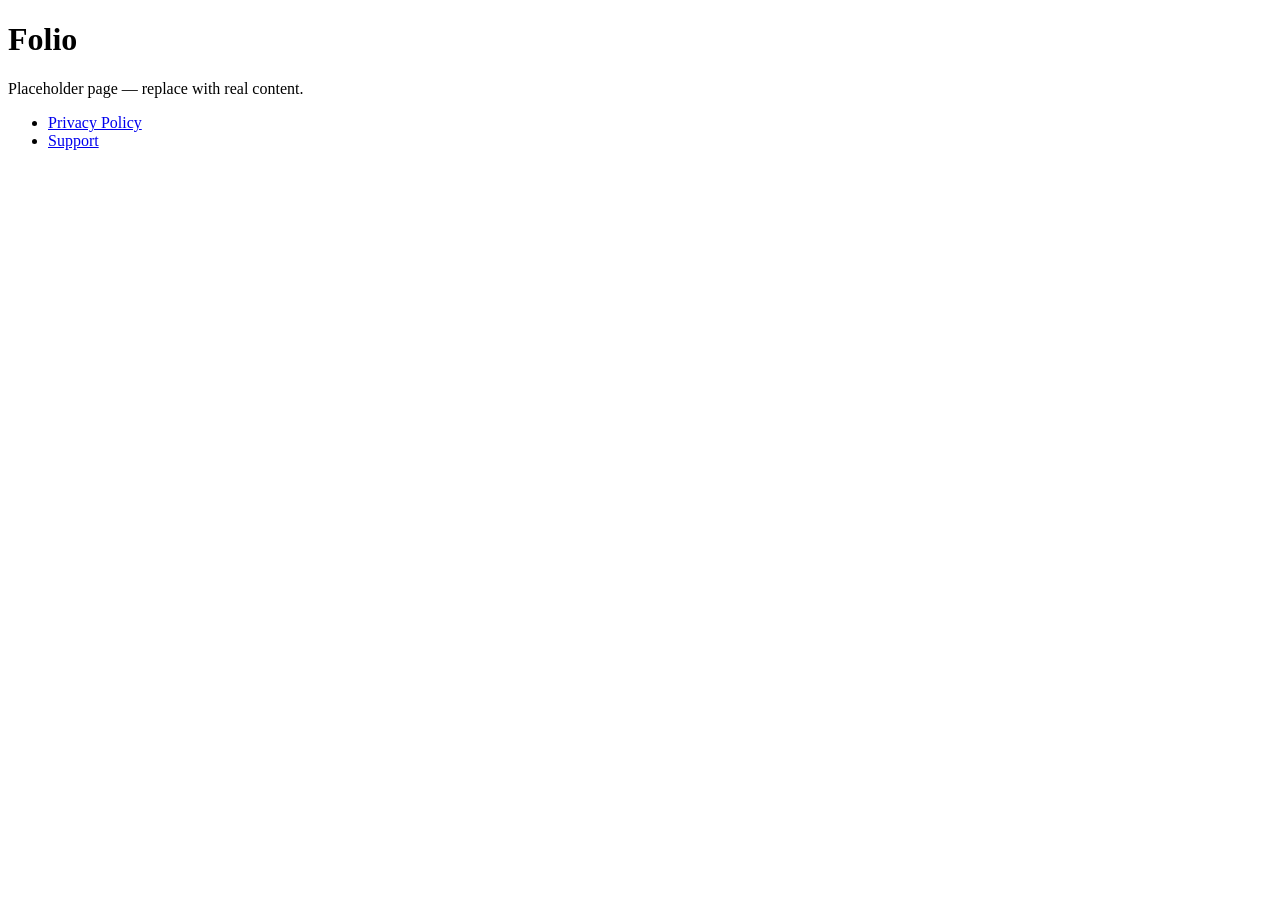
==== index.html @ 177975ea "Initial placeholder site (privacy + support pages)" ====
<!doctype html>
<html lang="en">
<head>
<meta charset="utf-8">
<title>Folio</title>
</head>
<body>
<h1>Folio</h1>
<p>Placeholder page — replace with real content.</p>
<ul>
<li><a href="/privacy.html">Privacy Policy</a></li>
<li><a href="/support.html">Support</a></li>
</ul>
</body>
</html>
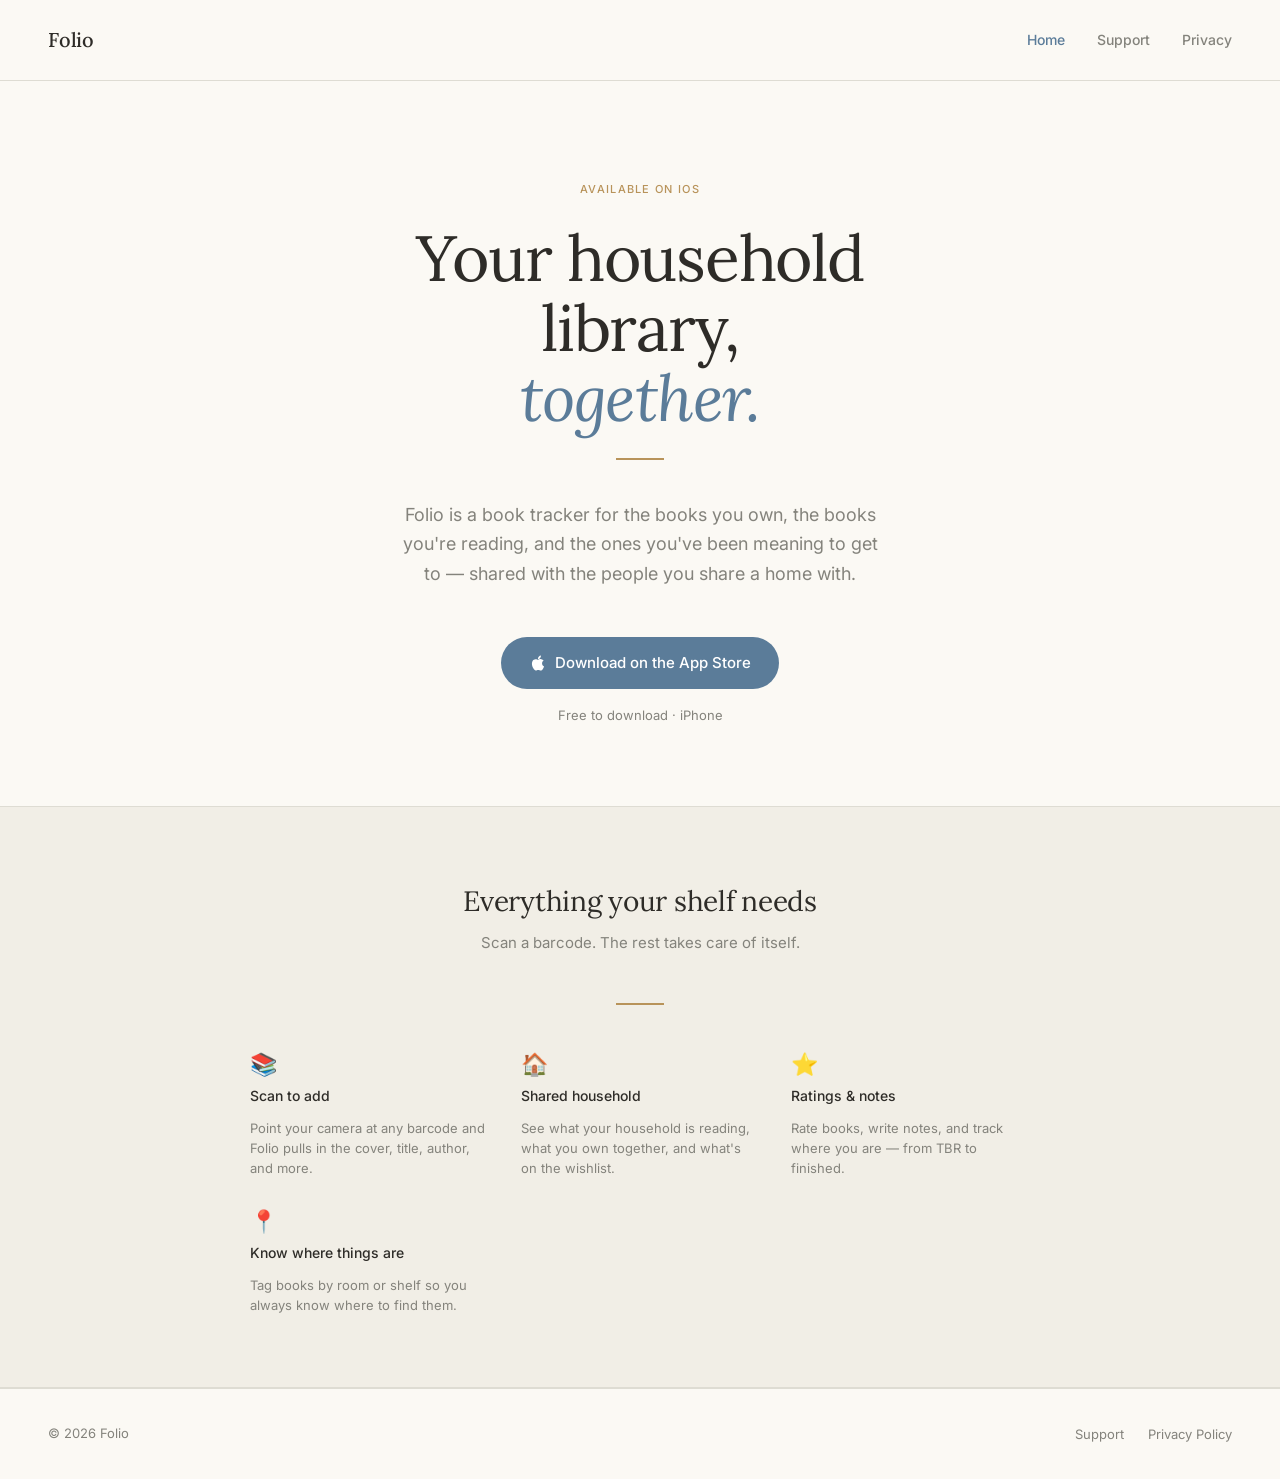
==== commit 9d25eb3d: "Add real marketing site, privacy policy, and support pages" ====
--- a/index.html
+++ b/index.html
@@ -1,15 +1,325 @@
-<!doctype html>
+<!DOCTYPE html>
 <html lang="en">
 <head>
-<meta charset="utf-8">
-<title>Folio</title>
+  <meta charset="UTF-8" />
+  <meta name="viewport" content="width=device-width, initial-scale=1.0" />
+  <title>Folio — Your household library, together</title>
+  <link rel="preconnect" href="https://fonts.googleapis.com">
+  <link rel="preconnect" href="https://fonts.gstatic.com" crossorigin>
+  <link href="https://fonts.googleapis.com/css2?family=Lora:ital,wght@0,400;0,500;1,400&family=Inter:wght@400;500&display=swap" rel="stylesheet">
+  <style>
+    *, *::before, *::after { box-sizing: border-box; margin: 0; padding: 0; }
+
+    :root {
+      --ivory:   #FBF9F4;
+      --cloud:   #F1EEE6;
+      --fog:     #DEDCD3;
+      --charcoal:#2E2C28;
+      --secondary:#84837C;
+      --blue:    #5B7C99;
+      --blue-light:#DCE6ED;
+      --brass:   #B8935A;
+      --green:   #5C7A5C;
+    }
+
+    html { scroll-behavior: smooth; }
+
+    body {
+      background: var(--ivory);
+      color: var(--charcoal);
+      font-family: 'Inter', system-ui, -apple-system, sans-serif;
+      font-size: 16px;
+      line-height: 1.6;
+      min-height: 100vh;
+      display: flex;
+      flex-direction: column;
+    }
+
+    /* ── Nav ── */
+    nav {
+      display: flex;
+      align-items: center;
+      justify-content: space-between;
+      padding: 24px 48px;
+      border-bottom: 1px solid var(--fog);
+    }
+
+    .nav-wordmark {
+      font-family: 'Lora', Georgia, serif;
+      font-size: 20px;
+      font-weight: 500;
+      color: var(--charcoal);
+      text-decoration: none;
+      letter-spacing: -0.01em;
+    }
+
+    .nav-links {
+      display: flex;
+      gap: 32px;
+      list-style: none;
+    }
+
+    .nav-links a {
+      font-size: 14px;
+      font-weight: 500;
+      color: var(--secondary);
+      text-decoration: none;
+      transition: color 0.15s;
+    }
+
+    .nav-links a:hover,
+    .nav-links a.active {
+      color: var(--blue);
+    }
+
+    /* ── Brass rule ── */
+    .brass-rule {
+      width: 48px;
+      height: 2px;
+      background: var(--brass);
+      border: none;
+      margin: 0 auto 40px;
+    }
+
+    /* ── Hero ── */
+    .hero {
+      flex: 1;
+      display: flex;
+      flex-direction: column;
+      align-items: center;
+      text-align: center;
+      padding: 100px 24px 80px;
+      max-width: 680px;
+      margin: 0 auto;
+      width: 100%;
+    }
+
+    .hero-eyebrow {
+      font-size: 11px;
+      font-weight: 500;
+      letter-spacing: 0.12em;
+      text-transform: uppercase;
+      color: var(--brass);
+      margin-bottom: 24px;
+    }
+
+    .hero-title {
+      font-family: 'Lora', Georgia, serif;
+      font-size: clamp(40px, 7vw, 64px);
+      font-weight: 400;
+      line-height: 1.1;
+      letter-spacing: -0.02em;
+      color: var(--charcoal);
+      margin-bottom: 24px;
+    }
+
+    .hero-title em {
+      font-style: italic;
+      color: var(--blue);
+    }
+
+    .hero-sub {
+      font-size: 18px;
+      line-height: 1.65;
+      color: var(--secondary);
+      max-width: 480px;
+      margin-bottom: 48px;
+    }
+
+    .btn-primary {
+      display: inline-flex;
+      align-items: center;
+      gap: 8px;
+      background: var(--blue);
+      color: #fff;
+      font-family: 'Inter', sans-serif;
+      font-size: 15px;
+      font-weight: 500;
+      padding: 14px 28px;
+      border-radius: 99px;
+      text-decoration: none;
+      transition: background 0.15s, transform 0.1s;
+    }
+
+    .btn-primary:hover {
+      background: #4a6b87;
+      transform: translateY(-1px);
+    }
+
+    .btn-primary svg {
+      width: 18px;
+      height: 18px;
+    }
+
+    .hero-note {
+      margin-top: 16px;
+      font-size: 13px;
+      color: var(--secondary);
+    }
+
+    /* ── Features strip ── */
+    .features {
+      background: var(--cloud);
+      border-top: 1px solid var(--fog);
+      border-bottom: 1px solid var(--fog);
+      padding: 72px 24px;
+    }
+
+    .features-inner {
+      max-width: 780px;
+      margin: 0 auto;
+      text-align: center;
+    }
+
+    .features-title {
+      font-family: 'Lora', Georgia, serif;
+      font-size: 28px;
+      font-weight: 400;
+      margin-bottom: 8px;
+      letter-spacing: -0.01em;
+    }
+
+    .features-sub {
+      font-size: 15px;
+      color: var(--secondary);
+      margin-bottom: 48px;
+    }
+
+    .features-grid {
+      display: grid;
+      grid-template-columns: repeat(auto-fit, minmax(200px, 1fr));
+      gap: 32px;
+      text-align: left;
+    }
+
+    .feature {
+      display: flex;
+      flex-direction: column;
+      gap: 10px;
+    }
+
+    .feature-icon {
+      font-size: 22px;
+      line-height: 1;
+    }
+
+    .feature-name {
+      font-size: 14px;
+      font-weight: 500;
+      color: var(--charcoal);
+    }
+
+    .feature-desc {
+      font-size: 13px;
+      color: var(--secondary);
+      line-height: 1.55;
+    }
+
+    /* ── Footer ── */
+    footer {
+      padding: 32px 48px;
+      border-top: 1px solid var(--fog);
+      display: flex;
+      align-items: center;
+      justify-content: space-between;
+      flex-wrap: wrap;
+      gap: 16px;
+    }
+
+    .footer-copy {
+      font-size: 13px;
+      color: var(--secondary);
+    }
+
+    .footer-links {
+      display: flex;
+      gap: 24px;
+      list-style: none;
+    }
+
+    .footer-links a {
+      font-size: 13px;
+      color: var(--secondary);
+      text-decoration: none;
+      transition: color 0.15s;
+    }
+
+    .footer-links a:hover {
+      color: var(--blue);
+    }
+
+    /* ── Responsive ── */
+    @media (max-width: 600px) {
+      nav { padding: 20px 24px; }
+      .hero { padding: 72px 24px 64px; }
+      footer { padding: 28px 24px; flex-direction: column; align-items: flex-start; }
+    }
+  </style>
 </head>
 <body>
-<h1>Folio</h1>
-<p>Placeholder page — replace with real content.</p>
-<ul>
-<li><a href="/privacy.html">Privacy Policy</a></li>
-<li><a href="/support.html">Support</a></li>
-</ul>
+
+  <nav>
+    <a href="index.html" class="nav-wordmark">Folio</a>
+    <ul class="nav-links">
+      <li><a href="index.html" class="active">Home</a></li>
+      <li><a href="support.html">Support</a></li>
+      <li><a href="privacy.html">Privacy</a></li>
+    </ul>
+  </nav>
+
+  <main>
+    <section class="hero">
+      <p class="hero-eyebrow">Available on iOS</p>
+      <h1 class="hero-title">Your household library,<br><em>together.</em></h1>
+      <hr class="brass-rule">
+      <p class="hero-sub">Folio is a book tracker for the books you own, the books you're reading, and the ones you've been meaning to get to — shared with the people you share a home with.</p>
+      <a href="#" class="btn-primary">
+        <svg viewBox="0 0 24 24" fill="currentColor" xmlns="http://www.w3.org/2000/svg">
+          <path d="M18.71 19.5C17.88 20.74 17 21.95 15.66 21.97C14.32 22 13.89 21.18 12.37 21.18C10.84 21.18 10.37 21.95 9.1 22C7.78 22.05 6.8 20.68 5.96 19.47C4.25 17 2.94 12.45 4.7 9.39C5.57 7.87 7.13 6.91 8.82 6.88C10.1 6.86 11.32 7.75 12.11 7.75C12.89 7.75 14.37 6.68 15.92 6.84C16.57 6.87 18.39 7.1 19.56 8.82C19.47 8.88 17.39 10.1 17.41 12.63C17.44 15.65 20.06 16.66 20.09 16.67C20.06 16.74 19.67 18.11 18.71 19.5ZM13 3.5C13.73 2.67 14.94 2.04 15.94 2C16.07 3.17 15.6 4.35 14.9 5.19C14.21 6.04 13.07 6.7 11.95 6.61C11.8 5.46 12.36 4.26 13 3.5Z"/>
+        </svg>
+        Download on the App Store
+      </a>
+      <p class="hero-note">Free to download · iPhone</p>
+    </section>
+
+    <section class="features">
+      <div class="features-inner">
+        <h2 class="features-title">Everything your shelf needs</h2>
+        <p class="features-sub">Scan a barcode. The rest takes care of itself.</p>
+        <hr class="brass-rule" style="margin-bottom: 48px;">
+        <div class="features-grid">
+          <div class="feature">
+            <span class="feature-icon">📚</span>
+            <span class="feature-name">Scan to add</span>
+            <p class="feature-desc">Point your camera at any barcode and Folio pulls in the cover, title, author, and more.</p>
+          </div>
+          <div class="feature">
+            <span class="feature-icon">🏠</span>
+            <span class="feature-name">Shared household</span>
+            <p class="feature-desc">See what your household is reading, what you own together, and what's on the wishlist.</p>
+          </div>
+          <div class="feature">
+            <span class="feature-icon">⭐</span>
+            <span class="feature-name">Ratings & notes</span>
+            <p class="feature-desc">Rate books, write notes, and track where you are — from TBR to finished.</p>
+          </div>
+          <div class="feature">
+            <span class="feature-icon">📍</span>
+            <span class="feature-name">Know where things are</span>
+            <p class="feature-desc">Tag books by room or shelf so you always know where to find them.</p>
+          </div>
+        </div>
+      </div>
+    </section>
+  </main>
+
+  <footer>
+    <p class="footer-copy">© 2026 Folio</p>
+    <ul class="footer-links">
+      <li><a href="support.html">Support</a></li>
+      <li><a href="privacy.html">Privacy Policy</a></li>
+    </ul>
+  </footer>
+
 </body>
 </html>
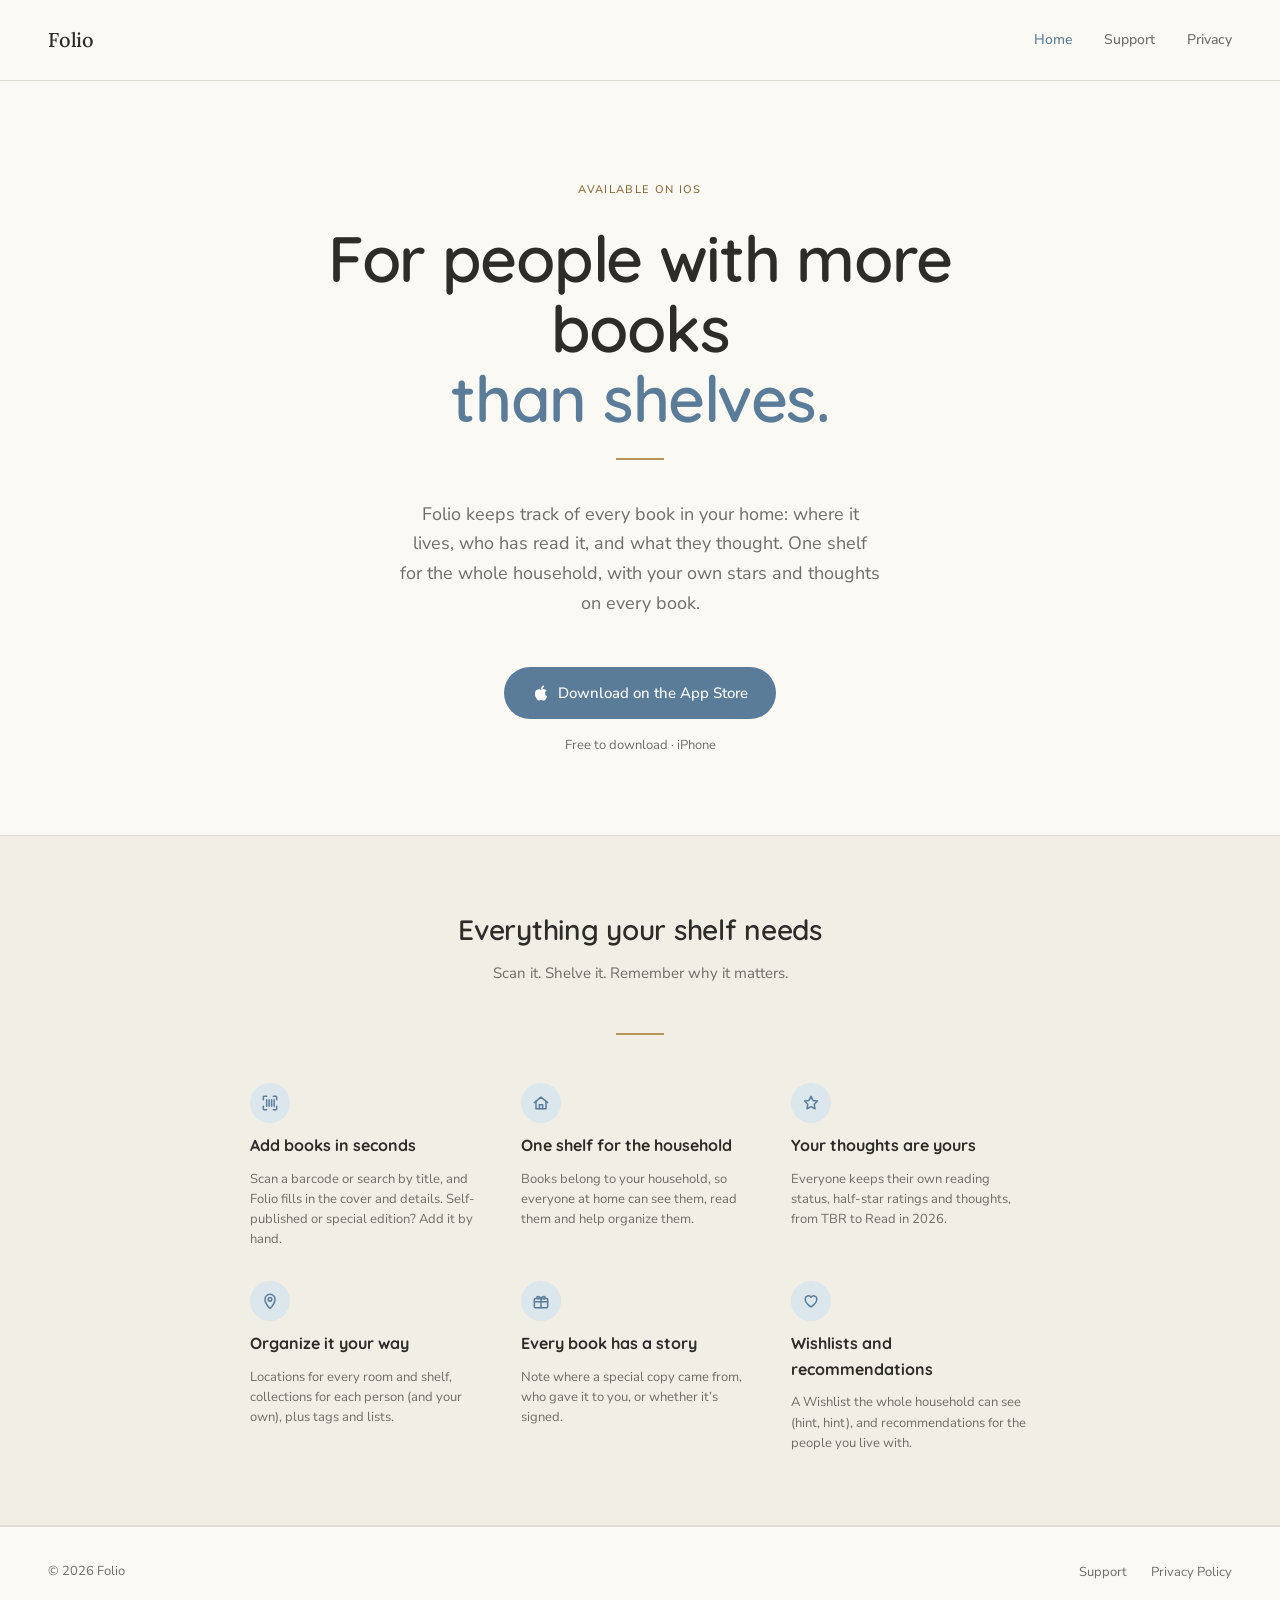
==== commit 05430e81: "Folio 2.0: app fonts and colours, new tagline, privacy policy for the household model - Quicksand he" ====
--- a/index.html
+++ b/index.html
@@ -3,10 +3,10 @@
 <head>
   <meta charset="UTF-8" />
   <meta name="viewport" content="width=device-width, initial-scale=1.0" />
-  <title>Folio — Your household library, together</title>
+  <title>Folio — For people with more books than shelves</title>
   <link rel="preconnect" href="https://fonts.googleapis.com">
   <link rel="preconnect" href="https://fonts.gstatic.com" crossorigin>
-  <link href="https://fonts.googleapis.com/css2?family=Lora:ital,wght@0,400;0,500;1,400&family=Inter:wght@400;500&display=swap" rel="stylesheet">
+  <link href="https://fonts.googleapis.com/css2?family=Caveat:wght@500&family=Lora:wght@500&family=Nunito+Sans:opsz,wght@6..12,400;6..12,600;6..12,700&family=Quicksand:wght@500;600;700&display=swap" rel="stylesheet">
   <style>
     *, *::before, *::after { box-sizing: border-box; margin: 0; padding: 0; }
 
@@ -15,7 +15,8 @@
       --cloud:   #F1EEE6;
       --fog:     #DEDCD3;
       --charcoal:#2E2C28;
-      --secondary:#84837C;
+      --secondary:#6E6D66;
+      --brass-text:#8A6A3A;
       --blue:    #5B7C99;
       --blue-light:#DCE6ED;
       --brass:   #B8935A;
@@ -27,7 +28,7 @@
     body {
       background: var(--ivory);
       color: var(--charcoal);
-      font-family: 'Inter', system-ui, -apple-system, sans-serif;
+      font-family: 'Nunito Sans', system-ui, -apple-system, sans-serif;
       font-size: 16px;
       line-height: 1.6;
       min-height: 100vh;
@@ -99,14 +100,14 @@
       font-weight: 500;
       letter-spacing: 0.12em;
       text-transform: uppercase;
-      color: var(--brass);
+      color: var(--brass-text);
       margin-bottom: 24px;
     }
 
     .hero-title {
-      font-family: 'Lora', Georgia, serif;
+      font-family: 'Quicksand', system-ui, sans-serif;
       font-size: clamp(40px, 7vw, 64px);
-      font-weight: 400;
+      font-weight: 600;
       line-height: 1.1;
       letter-spacing: -0.02em;
       color: var(--charcoal);
@@ -114,7 +115,7 @@
     }
 
     .hero-title em {
-      font-style: italic;
+      font-style: normal;
       color: var(--blue);
     }
 
@@ -132,7 +133,7 @@
       gap: 8px;
       background: var(--blue);
       color: #fff;
-      font-family: 'Inter', sans-serif;
+      font-family: 'Nunito Sans', system-ui, sans-serif;
       font-size: 15px;
       font-weight: 500;
       padding: 14px 28px;
@@ -172,9 +173,9 @@
     }
 
     .features-title {
-      font-family: 'Lora', Georgia, serif;
+      font-family: 'Quicksand', system-ui, sans-serif;
       font-size: 28px;
-      font-weight: 400;
+      font-weight: 600;
       margin-bottom: 8px;
       letter-spacing: -0.01em;
     }
@@ -187,7 +188,7 @@
 
     .features-grid {
       display: grid;
-      grid-template-columns: repeat(auto-fit, minmax(200px, 1fr));
+      grid-template-columns: repeat(auto-fit, minmax(210px, 1fr));
       gap: 32px;
       text-align: left;
     }
@@ -199,13 +200,29 @@
     }
 
     .feature-icon {
-      font-size: 22px;
-      line-height: 1;
+      width: 40px;
+      height: 40px;
+      border-radius: 50%;
+      background: var(--blue-light);
+      color: var(--blue);
+      display: grid;
+      place-items: center;
+    }
+
+    .feature-icon svg {
+      width: 20px;
+      height: 20px;
+      fill: none;
+      stroke: currentColor;
+      stroke-width: 1.8;
+      stroke-linecap: round;
+      stroke-linejoin: round;
     }
 
     .feature-name {
-      font-size: 14px;
-      font-weight: 500;
+      font-family: 'Quicksand', system-ui, sans-serif;
+      font-size: 16px;
+      font-weight: 700;
       color: var(--charcoal);
     }
 
@@ -270,10 +287,10 @@
   <main>
     <section class="hero">
       <p class="hero-eyebrow">Available on iOS</p>
-      <h1 class="hero-title">Your household library,<br><em>together.</em></h1>
+      <h1 class="hero-title">For people with more books<br><em>than shelves.</em></h1>
       <hr class="brass-rule">
-      <p class="hero-sub">Folio is a book tracker for the books you own, the books you're reading, and the ones you've been meaning to get to — shared with the people you share a home with.</p>
-      <a href="#" class="btn-primary">
+      <p class="hero-sub">Folio keeps track of every book in your home: where it lives, who has read it, and what they thought. One shelf for the whole household, with your own stars and thoughts on every book.</p>
+      <a href="https://apps.apple.com/us/app/folio-library/id6792103604" class="btn-primary">
         <svg viewBox="0 0 24 24" fill="currentColor" xmlns="http://www.w3.org/2000/svg">
           <path d="M18.71 19.5C17.88 20.74 17 21.95 15.66 21.97C14.32 22 13.89 21.18 12.37 21.18C10.84 21.18 10.37 21.95 9.1 22C7.78 22.05 6.8 20.68 5.96 19.47C4.25 17 2.94 12.45 4.7 9.39C5.57 7.87 7.13 6.91 8.82 6.88C10.1 6.86 11.32 7.75 12.11 7.75C12.89 7.75 14.37 6.68 15.92 6.84C16.57 6.87 18.39 7.1 19.56 8.82C19.47 8.88 17.39 10.1 17.41 12.63C17.44 15.65 20.06 16.66 20.09 16.67C20.06 16.74 19.67 18.11 18.71 19.5ZM13 3.5C13.73 2.67 14.94 2.04 15.94 2C16.07 3.17 15.6 4.35 14.9 5.19C14.21 6.04 13.07 6.7 11.95 6.61C11.8 5.46 12.36 4.26 13 3.5Z"/>
         </svg>
@@ -285,28 +302,38 @@
     <section class="features">
       <div class="features-inner">
         <h2 class="features-title">Everything your shelf needs</h2>
-        <p class="features-sub">Scan a barcode. The rest takes care of itself.</p>
+        <p class="features-sub">Scan it. Shelve it. Remember why it matters.</p>
         <hr class="brass-rule" style="margin-bottom: 48px;">
         <div class="features-grid">
           <div class="feature">
-            <span class="feature-icon">📚</span>
-            <span class="feature-name">Scan to add</span>
-            <p class="feature-desc">Point your camera at any barcode and Folio pulls in the cover, title, author, and more.</p>
-          </div>
-          <div class="feature">
-            <span class="feature-icon">🏠</span>
-            <span class="feature-name">Shared household</span>
-            <p class="feature-desc">See what your household is reading, what you own together, and what's on the wishlist.</p>
-          </div>
-          <div class="feature">
-            <span class="feature-icon">⭐</span>
-            <span class="feature-name">Ratings & notes</span>
-            <p class="feature-desc">Rate books, write notes, and track where you are — from TBR to finished.</p>
-          </div>
-          <div class="feature">
-            <span class="feature-icon">📍</span>
-            <span class="feature-name">Know where things are</span>
-            <p class="feature-desc">Tag books by room or shelf so you always know where to find them.</p>
+            <span class="feature-icon" aria-hidden="true"><svg viewBox="0 0 24 24"><path d="M4 8V5a1 1 0 0 1 1-1h3M16 4h3a1 1 0 0 1 1 1v3M20 16v3a1 1 0 0 1-1 1h-3M8 20H5a1 1 0 0 1-1-1v-3"/><path d="M8 8v8M11 8v8M14 8v8M17 8v8"/></svg></span>
+            <span class="feature-name">Add books in seconds</span>
+            <p class="feature-desc">Scan a barcode or search by title, and Folio fills in the cover and details. Self-published or special edition? Add it by hand.</p>
+          </div>
+          <div class="feature">
+            <span class="feature-icon" aria-hidden="true"><svg viewBox="0 0 24 24"><path d="M4 11.5 12 5l8 6.5"/><path d="M6 10v9h12v-9"/><path d="M10 19v-5h4v5"/></svg></span>
+            <span class="feature-name">One shelf for the household</span>
+            <p class="feature-desc">Books belong to your household, so everyone at home can see them, read them and help organize them.</p>
+          </div>
+          <div class="feature">
+            <span class="feature-icon" aria-hidden="true"><svg viewBox="0 0 24 24"><path d="m12 4 2.4 4.9 5.4.8-3.9 3.8.9 5.4L12 16.4l-4.8 2.5.9-5.4-3.9-3.8 5.4-.8z"/></svg></span>
+            <span class="feature-name">Your thoughts are yours</span>
+            <p class="feature-desc">Everyone keeps their own reading status, half-star ratings and thoughts, from TBR to Read in 2026.</p>
+          </div>
+          <div class="feature">
+            <span class="feature-icon" aria-hidden="true"><svg viewBox="0 0 24 24"><path d="M12 21s-6-5.6-6-11a6 6 0 0 1 12 0c0 5.4-6 11-6 11z"/><circle cx="12" cy="10" r="2.2"/></svg></span>
+            <span class="feature-name">Organize it your way</span>
+            <p class="feature-desc">Locations for every room and shelf, collections for each person (and your own), plus tags and lists.</p>
+          </div>
+          <div class="feature">
+            <span class="feature-icon" aria-hidden="true"><svg viewBox="0 0 24 24"><rect x="4" y="9" width="16" height="11" rx="1"/><path d="M4 13h16M12 9v11"/><path d="M12 9c-1.5-3-5-3-5-1s3 1 5 1c2 0 5 1 5-1s-3.5-2-5 1"/></svg></span>
+            <span class="feature-name">Every book has a story</span>
+            <p class="feature-desc">Note where a special copy came from, who gave it to you, or whether it’s signed.</p>
+          </div>
+          <div class="feature">
+            <span class="feature-icon" aria-hidden="true"><svg viewBox="0 0 24 24"><path d="M12 19s-7-4.4-7-9.5A3.8 3.8 0 0 1 12 7.6a3.8 3.8 0 0 1 7 1.9C19 14.6 12 19 12 19z"/></svg></span>
+            <span class="feature-name">Wishlists and recommendations</span>
+            <p class="feature-desc">A Wishlist the whole household can see (hint, hint), and recommendations for the people you live with.</p>
           </div>
         </div>
       </div>
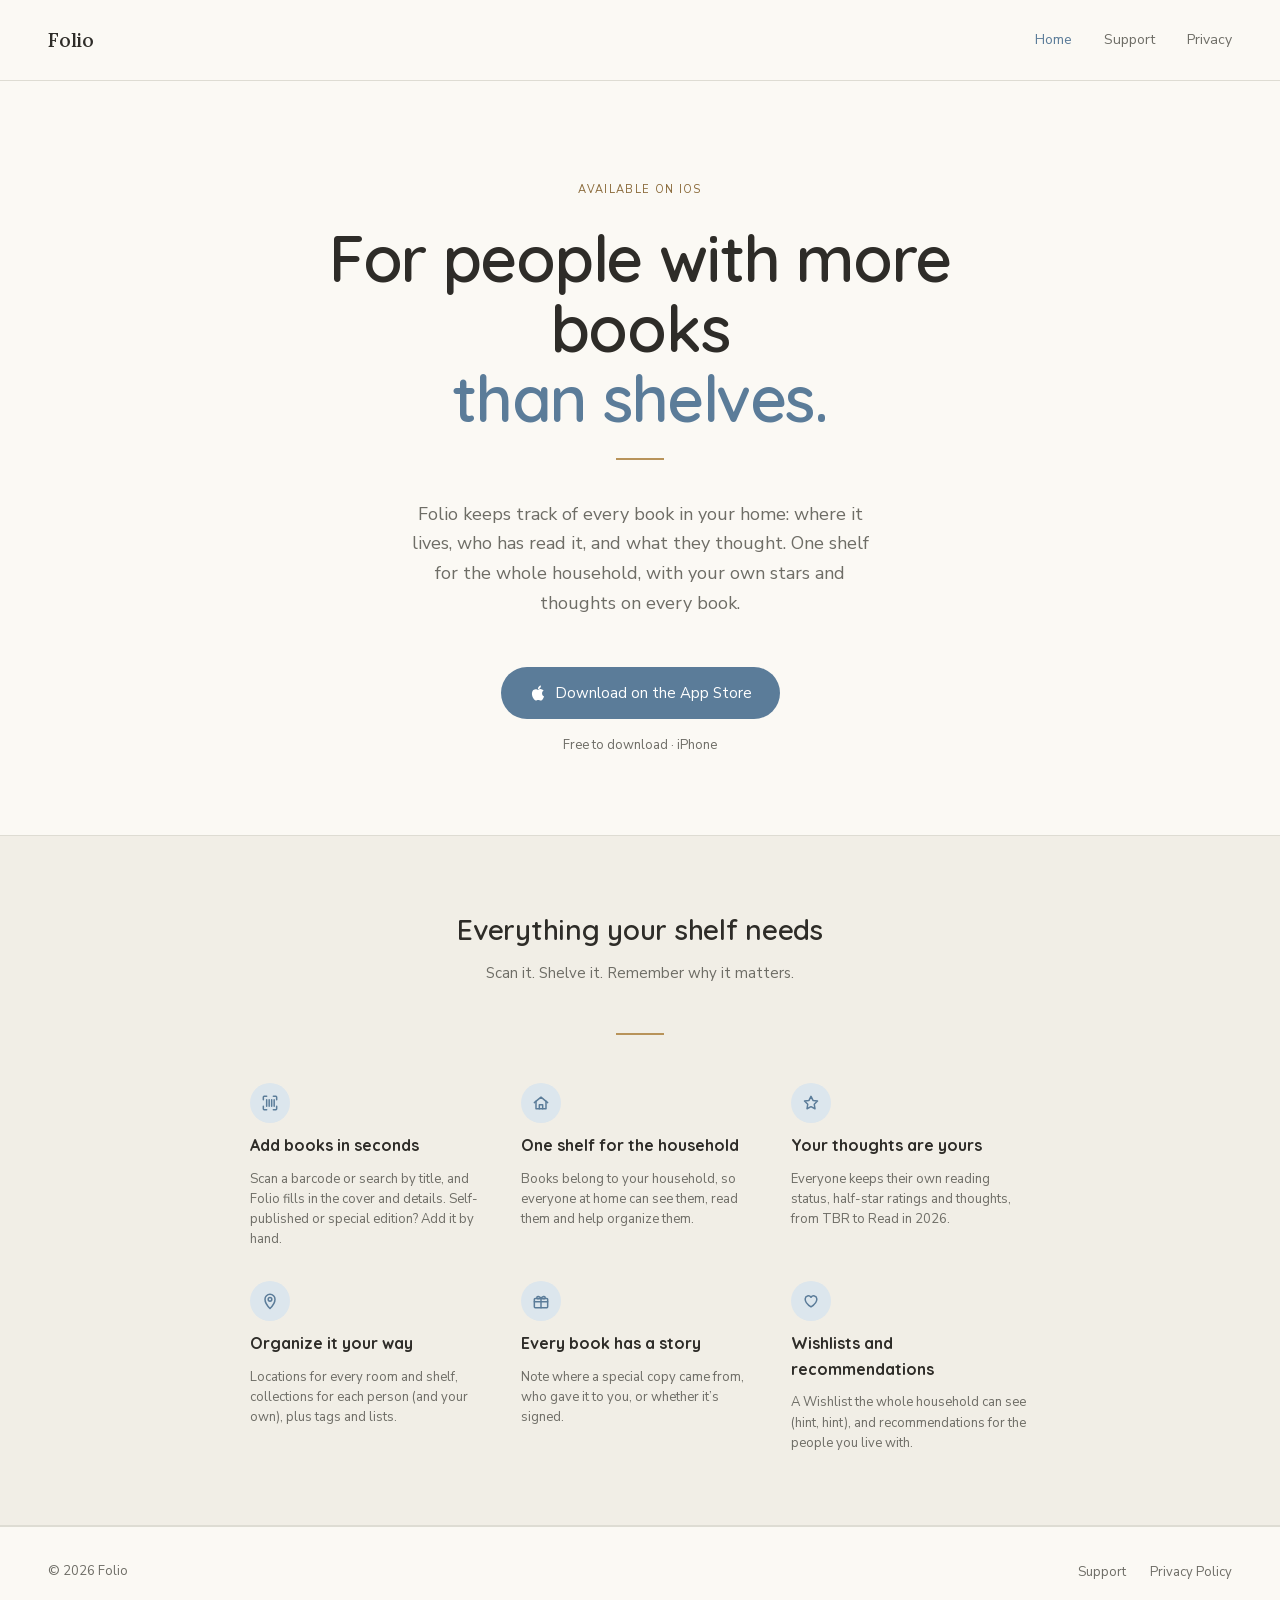
==== commit 137243f2: "Host fonts on foliolibrary.com instead of Google Fonts Visitors' browsers no longer contact Google (" ====
--- a/index.html
+++ b/index.html
@@ -4,9 +4,7 @@
   <meta charset="UTF-8" />
   <meta name="viewport" content="width=device-width, initial-scale=1.0" />
   <title>Folio — For people with more books than shelves</title>
-  <link rel="preconnect" href="https://fonts.googleapis.com">
-  <link rel="preconnect" href="https://fonts.gstatic.com" crossorigin>
-  <link href="https://fonts.googleapis.com/css2?family=Caveat:wght@500&family=Lora:wght@500&family=Nunito+Sans:opsz,wght@6..12,400;6..12,600;6..12,700&family=Quicksand:wght@500;600;700&display=swap" rel="stylesheet">
+  <link rel="stylesheet" href="fonts/fonts.css">
   <style>
     *, *::before, *::after { box-sizing: border-box; margin: 0; padding: 0; }
 
--- a/fonts/fonts.css
+++ b/fonts/fonts.css
@@ -0,0 +1,168 @@
+/* Self-hosted Google Fonts (SIL Open Font License, see OFL-*.txt).
+   Served from foliolibrary.com so visitors' browsers never contact Google. */
+
+/* Caveat, latin-ext */
+@font-face {
+  font-family: 'Caveat';
+  font-style: normal;
+  font-weight: 500;
+  font-display: swap;
+  src: url(Caveat-latin-ext.woff2) format('woff2');
+  unicode-range: U+0100-02BA, U+02BD-02C5, U+02C7-02CC, U+02CE-02D7, U+02DD-02FF, U+0304, U+0308, U+0329, U+1D00-1DBF, U+1E00-1E9F, U+1EF2-1EFF, U+2020, U+20A0-20AB, U+20AD-20C4, U+2113, U+2C60-2C7F, U+A720-A7FF;
+}
+
+/* Caveat, latin */
+@font-face {
+  font-family: 'Caveat';
+  font-style: normal;
+  font-weight: 500;
+  font-display: swap;
+  src: url(Caveat-latin.woff2) format('woff2');
+  unicode-range: U+0000-00FF, U+0131, U+0152-0153, U+02BB-02BC, U+02C6, U+02DA, U+02DC, U+0304, U+0308, U+0329, U+2000-206F, U+20AC, U+2122, U+2191, U+2193, U+2212, U+2215, U+FEFF, U+FFFD;
+}
+
+/* Lora, latin-ext */
+@font-face {
+  font-family: 'Lora';
+  font-style: normal;
+  font-weight: 500;
+  font-display: swap;
+  src: url(Lora-latin-ext.woff2) format('woff2');
+  unicode-range: U+0100-02BA, U+02BD-02C5, U+02C7-02CC, U+02CE-02D7, U+02DD-02FF, U+0304, U+0308, U+0329, U+1D00-1DBF, U+1E00-1E9F, U+1EF2-1EFF, U+2020, U+20A0-20AB, U+20AD-20C4, U+2113, U+2C60-2C7F, U+A720-A7FF;
+}
+
+/* Lora, latin */
+@font-face {
+  font-family: 'Lora';
+  font-style: normal;
+  font-weight: 500;
+  font-display: swap;
+  src: url(Lora-latin.woff2) format('woff2');
+  unicode-range: U+0000-00FF, U+0131, U+0152-0153, U+02BB-02BC, U+02C6, U+02DA, U+02DC, U+0304, U+0308, U+0329, U+2000-206F, U+20AC, U+2122, U+2191, U+2193, U+2212, U+2215, U+FEFF, U+FFFD;
+}
+
+/* Nunito Sans, latin-ext */
+@font-face {
+  font-family: 'Nunito Sans';
+  font-style: normal;
+  font-weight: 400;
+  font-stretch: 100%;
+  font-display: swap;
+  src: url(NunitoSans-latin-ext.woff2) format('woff2');
+  unicode-range: U+0100-02BA, U+02BD-02C5, U+02C7-02CC, U+02CE-02D7, U+02DD-02FF, U+0304, U+0308, U+0329, U+1D00-1DBF, U+1E00-1E9F, U+1EF2-1EFF, U+2020, U+20A0-20AB, U+20AD-20C4, U+2113, U+2C60-2C7F, U+A720-A7FF;
+}
+
+/* Nunito Sans, latin */
+@font-face {
+  font-family: 'Nunito Sans';
+  font-style: normal;
+  font-weight: 400;
+  font-stretch: 100%;
+  font-display: swap;
+  src: url(NunitoSans-latin.woff2) format('woff2');
+  unicode-range: U+0000-00FF, U+0131, U+0152-0153, U+02BB-02BC, U+02C6, U+02DA, U+02DC, U+0304, U+0308, U+0329, U+2000-206F, U+20AC, U+2122, U+2191, U+2193, U+2212, U+2215, U+FEFF, U+FFFD;
+}
+
+/* Nunito Sans, latin-ext */
+@font-face {
+  font-family: 'Nunito Sans';
+  font-style: normal;
+  font-weight: 600;
+  font-stretch: 100%;
+  font-display: swap;
+  src: url(NunitoSans-latin-ext.woff2) format('woff2');
+  unicode-range: U+0100-02BA, U+02BD-02C5, U+02C7-02CC, U+02CE-02D7, U+02DD-02FF, U+0304, U+0308, U+0329, U+1D00-1DBF, U+1E00-1E9F, U+1EF2-1EFF, U+2020, U+20A0-20AB, U+20AD-20C4, U+2113, U+2C60-2C7F, U+A720-A7FF;
+}
+
+/* Nunito Sans, latin */
+@font-face {
+  font-family: 'Nunito Sans';
+  font-style: normal;
+  font-weight: 600;
+  font-stretch: 100%;
+  font-display: swap;
+  src: url(NunitoSans-latin.woff2) format('woff2');
+  unicode-range: U+0000-00FF, U+0131, U+0152-0153, U+02BB-02BC, U+02C6, U+02DA, U+02DC, U+0304, U+0308, U+0329, U+2000-206F, U+20AC, U+2122, U+2191, U+2193, U+2212, U+2215, U+FEFF, U+FFFD;
+}
+
+/* Nunito Sans, latin-ext */
+@font-face {
+  font-family: 'Nunito Sans';
+  font-style: normal;
+  font-weight: 700;
+  font-stretch: 100%;
+  font-display: swap;
+  src: url(NunitoSans-latin-ext.woff2) format('woff2');
+  unicode-range: U+0100-02BA, U+02BD-02C5, U+02C7-02CC, U+02CE-02D7, U+02DD-02FF, U+0304, U+0308, U+0329, U+1D00-1DBF, U+1E00-1E9F, U+1EF2-1EFF, U+2020, U+20A0-20AB, U+20AD-20C4, U+2113, U+2C60-2C7F, U+A720-A7FF;
+}
+
+/* Nunito Sans, latin */
+@font-face {
+  font-family: 'Nunito Sans';
+  font-style: normal;
+  font-weight: 700;
+  font-stretch: 100%;
+  font-display: swap;
+  src: url(NunitoSans-latin.woff2) format('woff2');
+  unicode-range: U+0000-00FF, U+0131, U+0152-0153, U+02BB-02BC, U+02C6, U+02DA, U+02DC, U+0304, U+0308, U+0329, U+2000-206F, U+20AC, U+2122, U+2191, U+2193, U+2212, U+2215, U+FEFF, U+FFFD;
+}
+
+/* Quicksand, latin-ext */
+@font-face {
+  font-family: 'Quicksand';
+  font-style: normal;
+  font-weight: 500;
+  font-display: swap;
+  src: url(Quicksand-latin-ext.woff2) format('woff2');
+  unicode-range: U+0100-02BA, U+02BD-02C5, U+02C7-02CC, U+02CE-02D7, U+02DD-02FF, U+0304, U+0308, U+0329, U+1D00-1DBF, U+1E00-1E9F, U+1EF2-1EFF, U+2020, U+20A0-20AB, U+20AD-20C4, U+2113, U+2C60-2C7F, U+A720-A7FF;
+}
+
+/* Quicksand, latin */
+@font-face {
+  font-family: 'Quicksand';
+  font-style: normal;
+  font-weight: 500;
+  font-display: swap;
+  src: url(Quicksand-latin.woff2) format('woff2');
+  unicode-range: U+0000-00FF, U+0131, U+0152-0153, U+02BB-02BC, U+02C6, U+02DA, U+02DC, U+0304, U+0308, U+0329, U+2000-206F, U+20AC, U+2122, U+2191, U+2193, U+2212, U+2215, U+FEFF, U+FFFD;
+}
+
+/* Quicksand, latin-ext */
+@font-face {
+  font-family: 'Quicksand';
+  font-style: normal;
+  font-weight: 600;
+  font-display: swap;
+  src: url(Quicksand-latin-ext.woff2) format('woff2');
+  unicode-range: U+0100-02BA, U+02BD-02C5, U+02C7-02CC, U+02CE-02D7, U+02DD-02FF, U+0304, U+0308, U+0329, U+1D00-1DBF, U+1E00-1E9F, U+1EF2-1EFF, U+2020, U+20A0-20AB, U+20AD-20C4, U+2113, U+2C60-2C7F, U+A720-A7FF;
+}
+
+/* Quicksand, latin */
+@font-face {
+  font-family: 'Quicksand';
+  font-style: normal;
+  font-weight: 600;
+  font-display: swap;
+  src: url(Quicksand-latin.woff2) format('woff2');
+  unicode-range: U+0000-00FF, U+0131, U+0152-0153, U+02BB-02BC, U+02C6, U+02DA, U+02DC, U+0304, U+0308, U+0329, U+2000-206F, U+20AC, U+2122, U+2191, U+2193, U+2212, U+2215, U+FEFF, U+FFFD;
+}
+
+/* Quicksand, latin-ext */
+@font-face {
+  font-family: 'Quicksand';
+  font-style: normal;
+  font-weight: 700;
+  font-display: swap;
+  src: url(Quicksand-latin-ext.woff2) format('woff2');
+  unicode-range: U+0100-02BA, U+02BD-02C5, U+02C7-02CC, U+02CE-02D7, U+02DD-02FF, U+0304, U+0308, U+0329, U+1D00-1DBF, U+1E00-1E9F, U+1EF2-1EFF, U+2020, U+20A0-20AB, U+20AD-20C4, U+2113, U+2C60-2C7F, U+A720-A7FF;
+}
+
+/* Quicksand, latin */
+@font-face {
+  font-family: 'Quicksand';
+  font-style: normal;
+  font-weight: 700;
+  font-display: swap;
+  src: url(Quicksand-latin.woff2) format('woff2');
+  unicode-range: U+0000-00FF, U+0131, U+0152-0153, U+02BB-02BC, U+02C6, U+02DA, U+02DC, U+0304, U+0308, U+0329, U+2000-206F, U+20AC, U+2122, U+2191, U+2193, U+2212, U+2215, U+FEFF, U+FFFD;
+}
